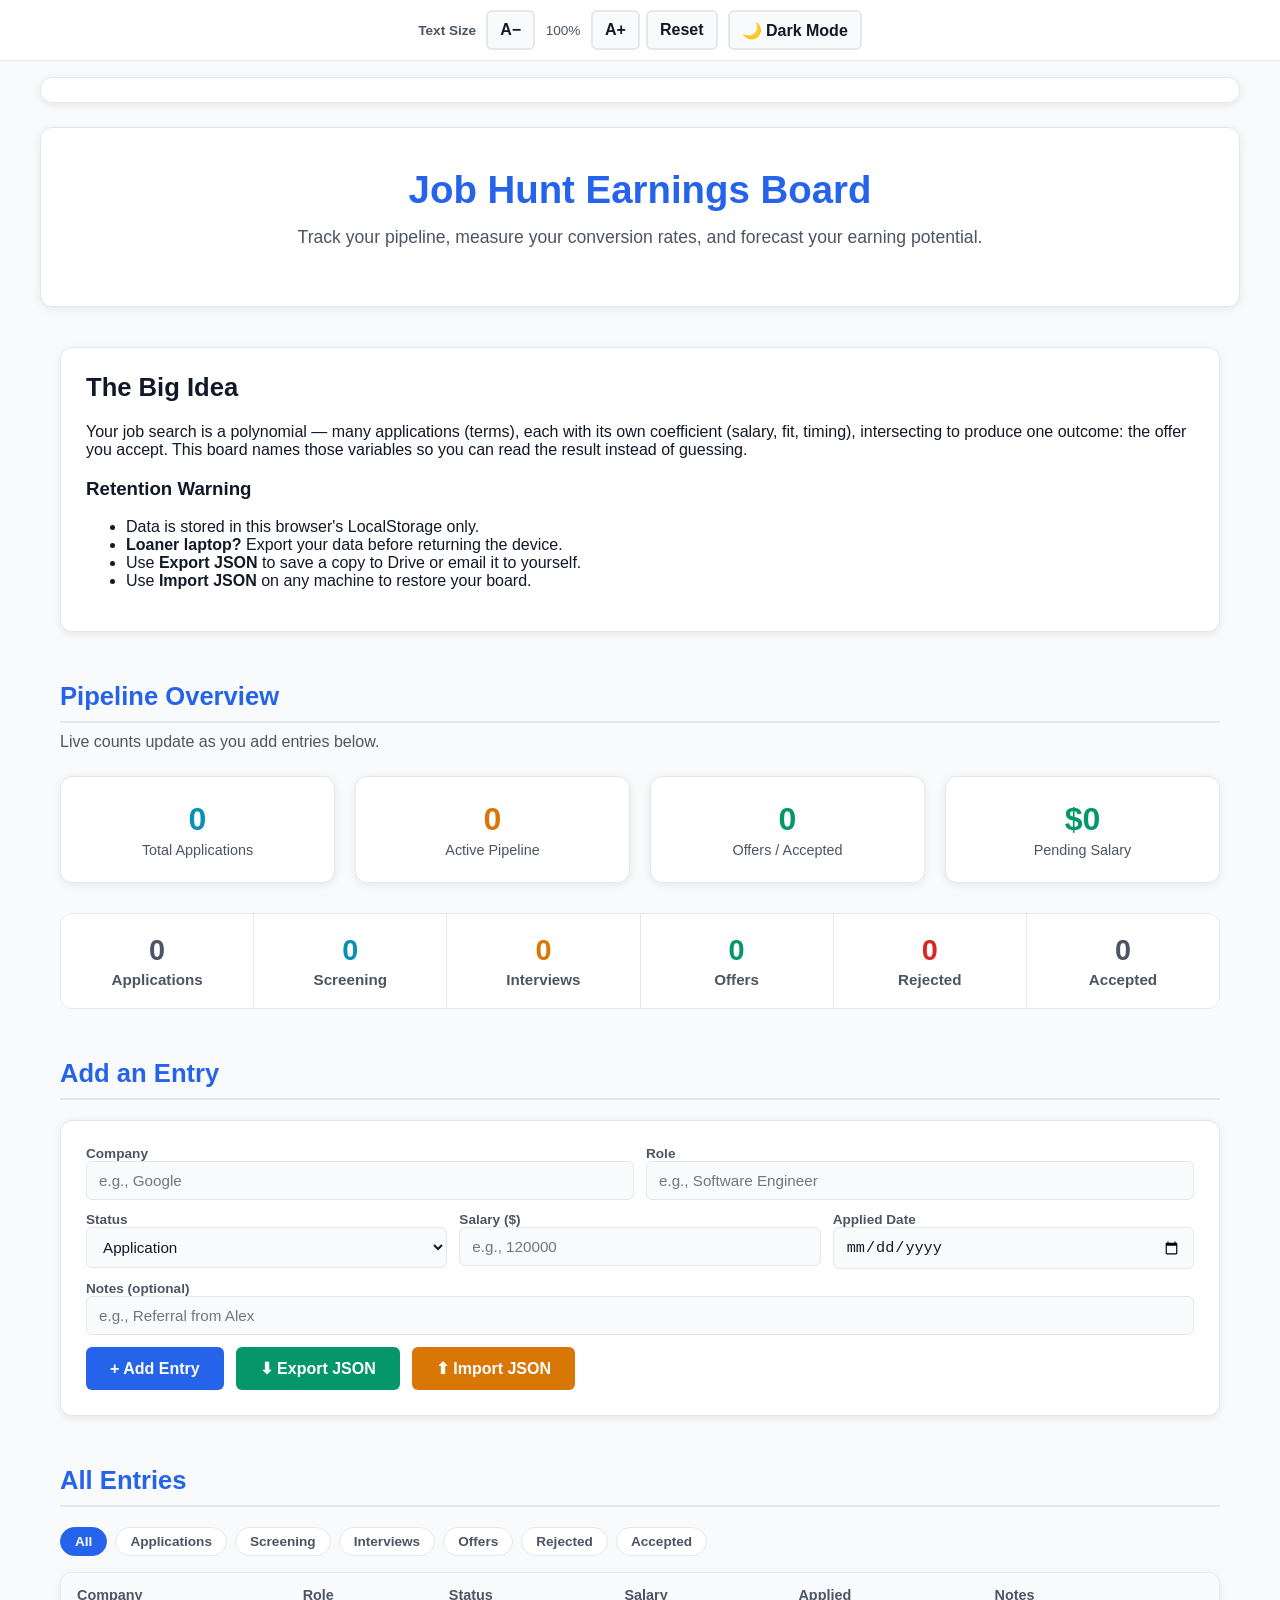
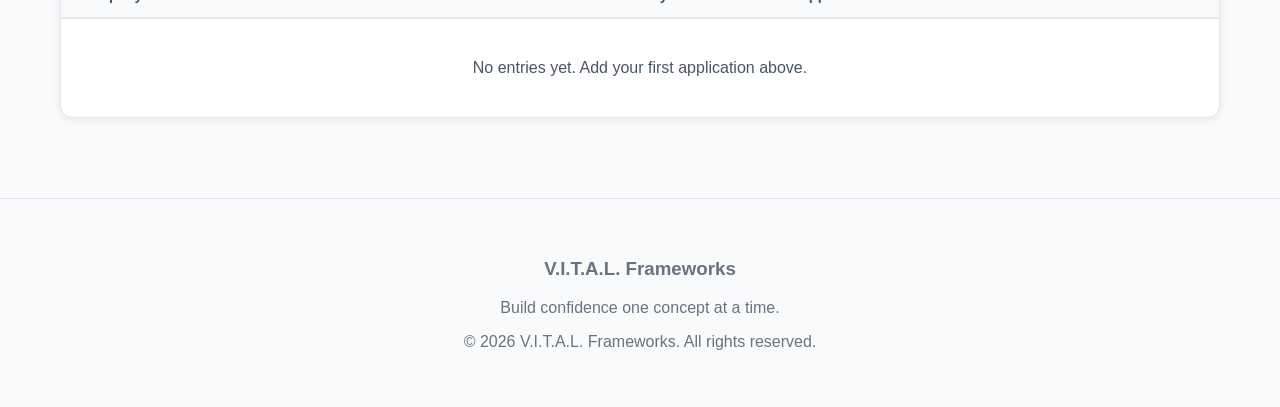
==== index.html @ c8cd31f6 "Create index.html" ====
<!DOCTYPE html>
<html lang="en">
<head>
<meta charset="UTF-8">
<meta name="viewport" content="width=device-width, initial-scale=1.0">

<title>Job Hunt Earnings Board | V.I.T.A.L. Frameworks</title>

<meta name="description"
content="Track your job search pipeline — applications, interviews, offers, and projected earnings.">

<style>

:root{
    --primary:#2563eb;
    --secondary:#1d4ed8;
    --success:#059669;
    --warning:#d97706;
    --danger:#dc2626;
    --info:#0891b2;
    --light:#f8fafc;
    --border:#e5e7eb;
    --bg-body:#f9fafb;
    --bg-card:#ffffff;
    --text-main:#111827;
    --text-muted:#4b5563;
    --footer-text:#6b7280;
    --shadow:rgba(0,0,0,.08);
    --font-scale:1;
}

[data-theme="dark"]{
    --primary:#58a6ff;
    --secondary:#79b8ff;
    --success:#3fb950;
    --warning:#d29922;
    --danger:#f85149;
    --info:#22d3ee;
    --light:#161b22;
    --border:#30363d;
    --bg-body:#0d1117;
    --bg-card:#161b22;
    --text-main:#f0f6fc;
    --text-muted:#8b949e;
    --footer-text:#8b949e;
    --shadow:rgba(0,0,0,.4);
}

*{box-sizing:border-box;}

body{
    margin:0;
    font-family:Segoe UI, Arial, sans-serif;
    background:var(--bg-body);
    color:var(--text-main);
    transition:background .3s, color .3s;
}

.skip-link{
    position:absolute;top:-60px;left:0;background:var(--primary);color:#fff;
    padding:10px 16px;z-index:1000;text-decoration:none;border-radius:0 0 8px 0;transition:top .2s;
}
.skip-link:focus{top:0;}

.sr-only{
    position:absolute;width:1px;height:1px;padding:0;margin:-1px;overflow:hidden;
    clip:rect(0,0,0,0);white-space:nowrap;border:0;
}

.a11y-bar{
    display:flex;flex-wrap:wrap;align-items:center;justify-content:center;gap:10px;
    background:var(--bg-card);border-bottom:1px solid var(--border);padding:10px 16px;
    position:sticky;top:0;z-index:900;
}
.a11y-group{display:flex;align-items:center;gap:6px;}
.a11y-label{font-size:.85rem;font-weight:600;color:var(--text-muted);margin-right:4px;}
.a11y-btn{
    min-width:40px;min-height:40px;padding:8px 12px;font-size:1rem;font-weight:600;
    border:2px solid var(--border);border-radius:6px;background:var(--bg-body);
    color:var(--text-main);cursor:pointer;transition:background .2s,border-color .2s;
}
.a11y-btn:hover{border-color:var(--primary);}
.a11y-btn:focus-visible{outline:3px solid var(--primary);outline-offset:2px;}
.a11y-btn[aria-pressed="true"]{background:var(--primary);color:#fff;border-color:var(--primary);}
.a11y-btn:disabled{opacity:.45;cursor:not-allowed;}
#font-level-display{font-size:.85rem;color:var(--text-muted);min-width:44px;text-align:center;}

.hero{
    max-width:1200px;margin:24px auto 0;padding:40px 25px;background:var(--bg-card);
    border:1px solid var(--border);border-radius:12px;box-shadow:0 2px 8px var(--shadow);text-align:center;
}
.hero h1{margin:0;font-size:calc(2.4rem * var(--font-scale));color:var(--primary);}
.hero p{font-size:calc(1.1rem * var(--font-scale));color:var(--text-muted);margin-top:15px;}

.site-nav{
    max-width:1200px;margin:16px auto 0;padding:12px 20px;background:var(--bg-card);
    border:1px solid var(--border);border-radius:12px;box-shadow:0 2px 8px var(--shadow);
}
.site-nav ul{list-style:none;margin:0 auto;padding:0;display:flex;flex-wrap:wrap;gap:8px;justify-content:center;}
.site-nav a{
    display:inline-block;padding:10px 14px;text-decoration:none;color:var(--primary);
    font-weight:600;border-radius:6px;font-size:calc(1rem * var(--font-scale));
}
.site-nav a:hover,.site-nav a:focus-visible{background:var(--primary);color:#fff;outline:none;}
.site-nav a[aria-current="page"]{background:var(--primary);color:#fff;}

.container{max-width:1200px;margin:auto;padding:40px 20px;}

.progress-box{
    background:var(--bg-card);padding:25px;border-radius:12px;margin-bottom:40px;
    box-shadow:0 2px 8px var(--shadow);border:1px solid var(--border);
}
.progress-box h2{margin-top:0;font-size:calc(1.6rem * var(--font-scale));}
.progress-box p,.progress-box li{font-size:calc(1rem * var(--font-scale));}

.section-heading{
    font-size:calc(1.6rem * var(--font-scale));color:var(--primary);
    margin:50px 0 20px;padding-bottom:10px;border-bottom:2px solid var(--border);
}
.section-intro{
    color:var(--text-muted);font-size:calc(1rem * var(--font-scale));margin:-10px 0 25px;
}

.card{
    background:var(--bg-card);border-radius:12px;padding:25px;
    box-shadow:0 2px 8px var(--shadow);transition:transform .25s,box-shadow .25s;
    border:1px solid var(--border);
}
.card:hover{transform:translateY(-4px);box-shadow:0 6px 16px var(--shadow);}
.card h3{color:var(--primary);margin-top:0;font-size:calc(1.3rem * var(--font-scale));}
.card p{color:var(--text-muted);font-size:calc(1rem * var(--font-scale));}
.card a{
    display:inline-block;margin-top:10px;text-decoration:none;color:white;
    background:var(--primary);padding:10px 16px;border-radius:6px;font-size:calc(1rem * var(--font-scale));
}
.card a:hover,.card a:focus-visible{background:var(--secondary);}
.card a:focus-visible{outline:3px solid var(--primary);outline-offset:3px;}

.grid{
    display:grid;grid-template-columns:repeat(auto-fit,minmax(280px,1fr));gap:25px;
}

/* ===== Stats ===== */
.stats-row{display:grid;grid-template-columns:repeat(auto-fit,minmax(200px,1fr));gap:20px;margin-bottom:30px;}
.stat-card{background:var(--bg-card);border:1px solid var(--border);border-radius:12px;padding:24px;text-align:center;box-shadow:0 2px 8px var(--shadow);}
.stat-card .stat-value{font-size:calc(2rem * var(--font-scale));font-weight:800;color:var(--primary);margin:0;}
.stat-card .stat-label{font-size:calc(.9rem * var(--font-scale));color:var(--text-muted);margin-top:4px;}
.stat-card.green .stat-value{color:var(--success);}
.stat-card.orange .stat-value{color:var(--warning);}
.stat-card.red .stat-value{color:var(--danger);}
.stat-card.blue .stat-value{color:var(--info);}

/* ===== Pipeline ===== */
.pipeline{display:flex;gap:0;margin-bottom:30px;border-radius:12px;overflow:hidden;border:1px solid var(--border);}
.pipeline-segment{flex:1;padding:20px;text-align:center;background:var(--bg-card);border-right:1px solid var(--border);font-size:calc(.95rem * var(--font-scale));font-weight:600;color:var(--text-muted);}
.pipeline-segment:last-child{border-right:none;}
.pipeline-segment .p-count{font-size:calc(1.8rem * var(--font-scale));font-weight:800;display:block;margin-bottom:4px;}
.pipeline-segment.applications .p-count{color:var(--primary);}
.pipeline-segment.screening .p-count{color:var(--info);}
.pipeline-segment.interview .p-count{color:var(--warning);}
.pipeline-segment.offer .p-count{color:var(--success);}
.pipeline-segment.rejected .p-count{color:var(--danger);}

/* ===== Add Form ===== */
.add-form{background:var(--bg-card);border:1px solid var(--border);border-radius:12px;padding:25px;margin-bottom:30px;box-shadow:0 2px 8px var(--shadow);}
.add-form h2{margin-top:0;font-size:calc(1.4rem * var(--font-scale));color:var(--primary);}
.form-row{display:flex;flex-wrap:wrap;gap:12px;margin-bottom:12px;}
.form-row label{display:flex;flex-direction:column;font-size:calc(.85rem * var(--font-scale));font-weight:600;color:var(--text-muted);flex:1;min-width:150px;}
.form-row input,.form-row select{padding:10px 12px;font-size:calc(.95rem * var(--font-scale));border:1px solid var(--border);border-radius:6px;background:var(--bg-body);color:var(--text-main);}
.form-row input:focus,.form-row select:focus{outline:none;border-color:var(--primary);box-shadow:0 0 0 3px rgba(37,99,235,.2);}
.add-btn,.export-btn,.import-btn{padding:12px 24px;border:none;border-radius:6px;font-size:calc(1rem * var(--font-scale));font-weight:700;cursor:pointer;transition:background .2s;}
.add-btn{background:var(--primary);color:#fff;}
.add-btn:hover{background:var(--secondary);}
.export-btn{background:var(--success);color:#fff;}
.export-btn:hover{background:#047857;}
.import-btn{background:var(--warning);color:#fff;}
.import-btn:hover{background:#b45309;}
.form-actions{display:flex;gap:12px;margin-top:8px;flex-wrap:wrap;}

/* ===== Table ===== */
.table-wrap{overflow-x:auto;background:var(--bg-card);border:1px solid var(--border);border-radius:12px;box-shadow:0 2px 8px var(--shadow);}
table{width:100%;border-collapse:collapse;font-size:calc(.9rem * var(--font-scale));}
thead{background:var(--bg-body);}
th{text-align:left;padding:14px 16px;font-weight:700;color:var(--text-muted);border-bottom:2px solid var(--border);white-space:nowrap;}
td{padding:12px 16px;border-bottom:1px solid var(--border);color:var(--text-main);}
tbody tr:hover{background:var(--bg-body);}
tbody tr:last-child td{border-bottom:none;}
.status-badge{display:inline-block;padding:4px 10px;border-radius:20px;font-size:.8rem;font-weight:700;text-transform:uppercase;}
.status-badge.application{background:rgba(37,99,235,.12);color:var(--primary);}
.status-badge.screening{background:rgba(8,145,178,.12);color:var(--info);}
.status-badge.interview{background:rgba(217,119,6,.12);color:var(--warning);}
.status-badge.offer{background:rgba(5,150,105,.12);color:var(--success);}
.status-badge.rejected{background:rgba(220,38,38,.12);color:var(--danger);}
.status-badge.accepted{background:rgba(5,150,105,.2);color:var(--success);}
.delete-btn{background:none;border:none;color:var(--danger);cursor:pointer;font-size:1.1rem;padding:4px 8px;border-radius:4px;transition:background .2s;}
.delete-btn:hover{background:rgba(220,38,38,.1);}
.empty-state{text-align:center;padding:40px;color:var(--text-muted);font-size:calc(1rem * var(--font-scale));}

/* ===== Filter Bar ===== */
.filter-bar{display:flex;flex-wrap:wrap;gap:8px;margin-bottom:16px;align-items:center;}
.filter-btn{padding:6px 14px;border:1px solid var(--border);border-radius:20px;background:var(--bg-card);color:var(--text-muted);font-size:calc(.85rem * var(--font-scale));font-weight:600;cursor:pointer;transition:all .2s;}
.filter-btn:hover,.filter-btn.active{background:var(--primary);color:#fff;border-color:var(--primary);}

footer{text-align:center;padding:40px;color:var(--footer-text);border-top:1px solid var(--border);margin-top:40px;}

@media(prefers-reduced-motion:reduce){*{transition:none!important;animation:none!important;}.card:hover{transform:none;}}
@media print{.a11y-bar,.site-nav,.add-btn,.delete-btn,.filter-bar,.form-actions{display:none;}body{background:#fff;color:#000;}}

</style>
</head>

<body>

<a href="#main-content" class="skip-link">Skip to main content</a>

<!-- ===== Accessibility Toolbar ===== -->
<div class="a11y-bar" role="toolbar" aria-label="Display and accessibility settings">
    <div class="a11y-group" role="group" aria-label="Text size controls">
        <span class="a11y-label" id="font-label">Text Size</span>
        <button type="button" class="a11y-btn" id="font-decrease" aria-label="Decrease text size">A−</button>
        <span id="font-level-display" aria-live="polite" aria-describedby="font-label">100%</span>
        <button type="button" class="a11y-btn" id="font-increase" aria-label="Increase text size">A+</button>
        <button type="button" class="a11y-btn" id="font-reset" aria-label="Reset text size to 100 percent">Reset</button>
    </div>
    <div class="a11y-group">
        <button type="button" class="a11y-btn" id="theme-toggle" aria-pressed="false" aria-label="Toggle dark mode">🌙 Dark Mode</button>
    </div>
</div>

<!-- ==== Top Navigation === -->
<div id="site-nav" class="site-nav" aria-label="Primary"></div>
<script src="nav.js"></script>

<header class="hero">
<h1>Job Hunt Earnings Board</h1>
<p>Track your pipeline, measure your conversion rates, and forecast your earning potential.</p>
</header>

<main class="container" id="main-content">

<section class="progress-box" aria-labelledby="goal-heading">
<h2 id="goal-heading">The Big Idea</h2>
<p>
Your job search is a polynomial — many applications (terms), each with its own coefficient (salary, fit, timing), intersecting to produce one outcome: the offer you accept. This board names those variables so you can read the result instead of guessing.
</p>
<h3>Retention Warning</h3>
<ul>
<li>Data is stored in this browser's LocalStorage only.</li>
<li><strong>Loaner laptop?</strong> Export your data before returning the device.</li>
<li>Use <strong>Export JSON</strong> to save a copy to Drive or email it to yourself.</li>
<li>Use <strong>Import JSON</strong> on any machine to restore your board.</li>
</ul>
</section>

<h2 class="section-heading" id="pipeline-heading">Pipeline Overview</h2>
<p class="section-intro">Live counts update as you add entries below.</p>

<div class="stats-row" id="stats-row"></div>
<div class="pipeline" id="pipeline"></div>

<h2 class="section-heading" id="entry-heading">Add an Entry</h2>

<div class="add-form">
<form id="add-form">
<div class="form-row">
<label>Company<input type="text" id="f-company" required placeholder="e.g., Google"></label>
<label>Role<input type="text" id="f-role" required placeholder="e.g., Software Engineer"></label>
</div>
<div class="form-row">
<label>Status<select id="f-status" required>
<option value="application">Application</option>
<option value="screening">Screening</option>
<option value="interview">Interview</option>
<option value="offer">Offer</option>
<option value="rejected">Rejected</option>
<option value="accepted">Accepted</option>
</select></label>
<label>Salary ($)<input type="number" id="f-salary" placeholder="e.g., 120000" min="0"></label>
<label>Applied Date<input type="date" id="f-date"></label>
</div>
<div class="form-row">
<label>Notes (optional)<input type="text" id="f-notes" placeholder="e.g., Referral from Alex"></label>
</div>
<div class="form-actions">
<button type="submit" class="add-btn">+ Add Entry</button>
<button type="button" class="export-btn" id="export-btn">⬇ Export JSON</button>
<button type="button" class="import-btn" id="import-btn">⬆ Import JSON</button>
<input type="file" id="import-file" accept=".json,application/json" hidden>
</div>
</form>
</div>

<h2 class="section-heading" id="table-heading">All Entries</h2>
<div class="filter-bar" id="filter-bar"></div>
<div class="table-wrap">
<table>
<thead><tr><th>Company</th><th>Role</th><th>Status</th><th>Salary</th><th>Applied</th><th>Notes</th><th></th></tr></thead>
<tbody id="entries-body"></tbody>
</table>
</div>

</main>

<footer>
<h3>V.I.T.A.L. Frameworks</h3>
<p>Build confidence one concept at a time.</p>
<p class="copyright">&copy; <span id="copyright-year">2026</span> V.I.T.A.L. Frameworks. All rights reserved.</p>
</footer>

<script>
(function () {
    'use strict';
    var yearEl = document.getElementById('copyright-year');
    if (yearEl) yearEl.textContent = new Date().getFullYear();

    // ---------- Text Size Controls ----------
    var LEVELS=[0.75,0.9,1,1.1,1.25,1.5,1.75,2];
    var MIN_INDEX=0,MAX_INDEX=LEVELS.length-1,DEFAULT_INDEX=2;
    var STORE_KEY_SIZE='vital-font-scale-index',STORE_KEY_THEME='vital-theme';
    var btnIncrease=document.getElementById('font-increase');
    var btnDecrease=document.getElementById('font-decrease');
    var btnReset=document.getElementById('font-reset');
    var display=document.getElementById('font-level-display');
    var root=document.documentElement;

    function clamp(n,lo,hi){return Math.min(hi,Math.max(lo,n));}
    function getStoredIndex(){try{var raw=window.localStorage.getItem(STORE_KEY_SIZE);if(raw===null)return DEFAULT_INDEX;var n=parseInt(raw,10);return isNaN(n)?DEFAULT_INDEX:clamp(n,MIN_INDEX,MAX_INDEX);}catch(e){return DEFAULT_INDEX;}}
    function applyScale(index,announce){index=clamp(index,MIN_INDEX,MAX_INDEX);var scale=LEVELS[index];root.style.setProperty('--font-scale',String(scale));document.body.style.fontSize=(scale*100)+'%';display.textContent=Math.round(scale*100)+'%';btnDecrease.disabled=(index===MIN_INDEX);btnIncrease.disabled=(index===MAX_INDEX);try{window.localStorage.setItem(STORE_KEY_SIZE,String(index));}catch(e){}if(announce)display.textContent=Math.round(scale*100)+'% text size';}

    var currentIndex=getStoredIndex();applyScale(currentIndex,false);
    btnIncrease.addEventListener('click',function(){currentIndex=clamp(currentIndex+1,MIN_INDEX,MAX_INDEX);applyScale(currentIndex,true);});
    btnDecrease.addEventListener('click',function(){currentIndex=clamp(currentIndex-1,MIN_INDEX,MAX_INDEX);applyScale(currentIndex,true);});
    btnReset.addEventListener('click',function(){currentIndex=DEFAULT_INDEX;applyScale(currentIndex,true);});

    // ---------- Dark Mode Toggle ----------
    var themeToggle=document.getElementById('theme-toggle');
    function getPreferredTheme(){try{var stored=window.localStorage.getItem(STORE_KEY_THEME);if(stored==='dark'||stored==='light')return stored;}catch(e){}if(window.matchMedia&&window.matchMedia('(prefers-color-scheme: dark)').matches)return 'dark';return 'light';}
    function applyTheme(theme,persist){if(theme==='dark'){root.setAttribute('data-theme','dark');themeToggle.setAttribute('aria-pressed','true');themeToggle.textContent='☀️ Light Mode';}else{root.removeAttribute('data-theme');themeToggle.setAttribute('aria-pressed','false');themeToggle.textContent='🌙 Dark Mode';}if(persist){try{window.localStorage.setItem(STORE_KEY_THEME,theme);}catch(e){}}}
    var currentTheme=getPreferredTheme();applyTheme(currentTheme,false);
    themeToggle.addEventListener('click',function(){currentTheme=(currentTheme==='dark')?'light':'dark';applyTheme(currentTheme,true);});
})();

/* ===== BOARD LOGIC ===== */
(function(){
    'use strict';
    var STORAGE_KEY='jhb-entries';
    var STATUS_ORDER=['application','screening','interview','offer','rejected','accepted'];
    var LABELS={all:'All',application:'Applications',screening:'Screening',interview:'Interviews',offer:'Offers',rejected:'Rejected',accepted:'Accepted'};

    function getEntries(){try{var raw=localStorage.getItem(STORAGE_KEY);var d=raw?JSON.parse(raw):[];return Array.isArray(d)?d:[];}catch(e){return[];}}
    function saveEntries(d){try{localStorage.setItem(STORAGE_KEY,JSON.stringify(d));}catch(e){alert('Could not save — storage may be full or blocked.');}}

    var entries=getEntries();
    var activeFilter='all';

    function fmt(n){return '$'+Number(n||0).toLocaleString();}
    function fmtDate(d){if(!d)return'—';var dt=new Date(d+'T00:00:00');return isNaN(dt)?d:dt.toLocaleDateString('en-US',{month:'short',day:'numeric',year:'numeric'});}
    function esc(s){var d=document.createElement('div');d.textContent=s==null?'':s;return d.innerHTML;}

    function renderStats(){
        var total=entries.length;
        var active=entries.filter(function(e){return e.status!=='rejected'&&e.status!=='accepted';}).length;
        var offers=entries.filter(function(e){return e.status==='offer'||e.status==='accepted';}).length;
        var pending=entries.filter(function(e){return e.status==='offer'||e.status==='interview';}).reduce(function(s,e){return s+Number(e.salary||0);},0);
        document.getElementById('stats-row').innerHTML=
            '<div class="stat-card blue"><div class="stat-value">'+total+'</div><div class="stat-label">Total Applications</div></div>'+
            '<div class="stat-card orange"><div class="stat-value">'+active+'</div><div class="stat-label">Active Pipeline</div></div>'+
            '<div class="stat-card green"><div class="stat-value">'+offers+'</div><div class="stat-label">Offers / Accepted</div></div>'+
            '<div class="stat-card green"><div class="stat-value">'+fmt(pending)+'</div><div class="stat-label">Pending Salary</div></div>';
    }

    function renderPipeline(){
        var counts={};STATUS_ORDER.forEach(function(s){counts[s]=0;});
        entries.forEach(function(e){if(counts[e.status]!==undefined)counts[e.status]++;});
        document.getElementById('pipeline').innerHTML=STATUS_ORDER.map(function(s){
            return '<div class="pipeline-segment '+s+'"><span class="p-count">'+counts[s]+'</span>'+LABELS[s]+'</div>';
        }).join('');
    }

    function renderFilters(){
        var filters=['all'].concat(STATUS_ORDER);
        document.getElementById('filter-bar').innerHTML=filters.map(function(f){
            return '<button type="button" class="filter-btn'+(f===activeFilter?' active':'')+'" data-f="'+f+'">'+LABELS[f]+'</button>';
        }).join('');
        document.querySelectorAll('.filter-btn').forEach(function(btn){
            btn.addEventListener('click',function(){
                activeFilter=this.getAttribute('data-f');
                document.querySelectorAll('.filter-btn').forEach(function(b){b.classList.remove('active');});
                this.classList.add('active');
                renderTable();
            });
        });
    }

    function renderTable(){
        var filtered=activeFilter==='all'?entries.slice():entries.filter(function(e){return e.status===activeFilter;});
        filtered.sort(function(a,b){return String(b.date||'').localeCompare(String(a.date||''));});
        var tbody=document.getElementById('entries-body');
        if(filtered.length===0){
            tbody.innerHTML='<tr><td colspan="7" class="empty-state">No entries yet. Add your first application above.</td></tr>';
            return;
        }
        tbody.innerHTML=filtered.map(function(e){
            var idx=entries.indexOf(e);
            return '<tr>'+
                '<td><strong>'+esc(e.company)+'</strong></td>'+
                '<td>'+esc(e.role)+'</td>'+
                '<td><span class="status-badge '+esc(e.status)+'">'+esc(e.status)+'</span></td>'+
                '<td>'+(e.salary?fmt(e.salary):'—')+'</td>'+
                '<td>'+fmtDate(e.date)+'</td>'+
                '<td>'+esc(e.notes||'')+'</td>'+
                '<td><button type="button" class="delete-btn" data-idx="'+idx+'" aria-label="Remove entry">✕</button></td>'+
                '</tr>';
        }).join('');
        document.querySelectorAll('.delete-btn').forEach(function(btn){
            btn.addEventListener('click',function(){
                var i=parseInt(this.getAttribute('data-idx'),10);
                if(confirm('Remove "'+entries[i].company+' — '+entries[i].role+'"?')){
                    entries.splice(i,1);saveEntries(entries);renderAll();
                }
            });
        });
    }

    function renderAll(){renderStats();renderPipeline();renderFilters();renderTable();}

    document.getElementById('add-form').addEventListener('submit',function(e){
        e.preventDefault();
        var company=document.getElementById('f-company').value.trim();
        var role=document.getElementById('f-role').value.trim();
        if(!company||!role)return;
        entries.push({
            company:company,
            role:role,
            status:document.getElementById('f-status').value,
            salary:document.getElementById('f-salary').value,
            date:document.getElementById('f-date').value,
            notes:document.getElementById('f-notes').value.trim()
        });
        saveEntries(entries);renderAll();this.reset();
    });

    /* ===== EXPORT / IMPORT ===== */
    document.getElementById('export-btn').addEventListener('click',function(){
        var blob=new Blob([JSON.stringify(entries,null,2)],{type:'application/json'});
        var url=URL.createObjectURL(blob);
        var a=document.createElement('a');
        a.href=url;a.download='job-hunt-board-'+new Date().toISOString().slice(0,10)+'.json';
        document.body.appendChild(a);a.click();document.body.removeChild(a);
        URL.revokeObjectURL(url);
    });

    var fileInput=document.getElementById('import-file');
    document.getElementById('import-btn').addEventListener('click',function(){fileInput.click();});
    fileInput.addEventListener('change',function(){
        var file=this.files[0];if(!file)return;
        var reader=new FileReader();
        reader.onload=function(ev){
            try{
                var data=JSON.parse(ev.target.result);
                if(!Array.isArray(data))throw new Error('Not an array');
                if(!confirm('Replace current board with '+data.length+' imported entries?'))return;
                entries=data;saveEntries(entries);renderAll();
            }catch(err){alert('Invalid JSON file: '+err.message);}
        };
        reader.readAsText(file);
        this.value='';
    });

    renderAll();
})();
</script>

</body>
</html>
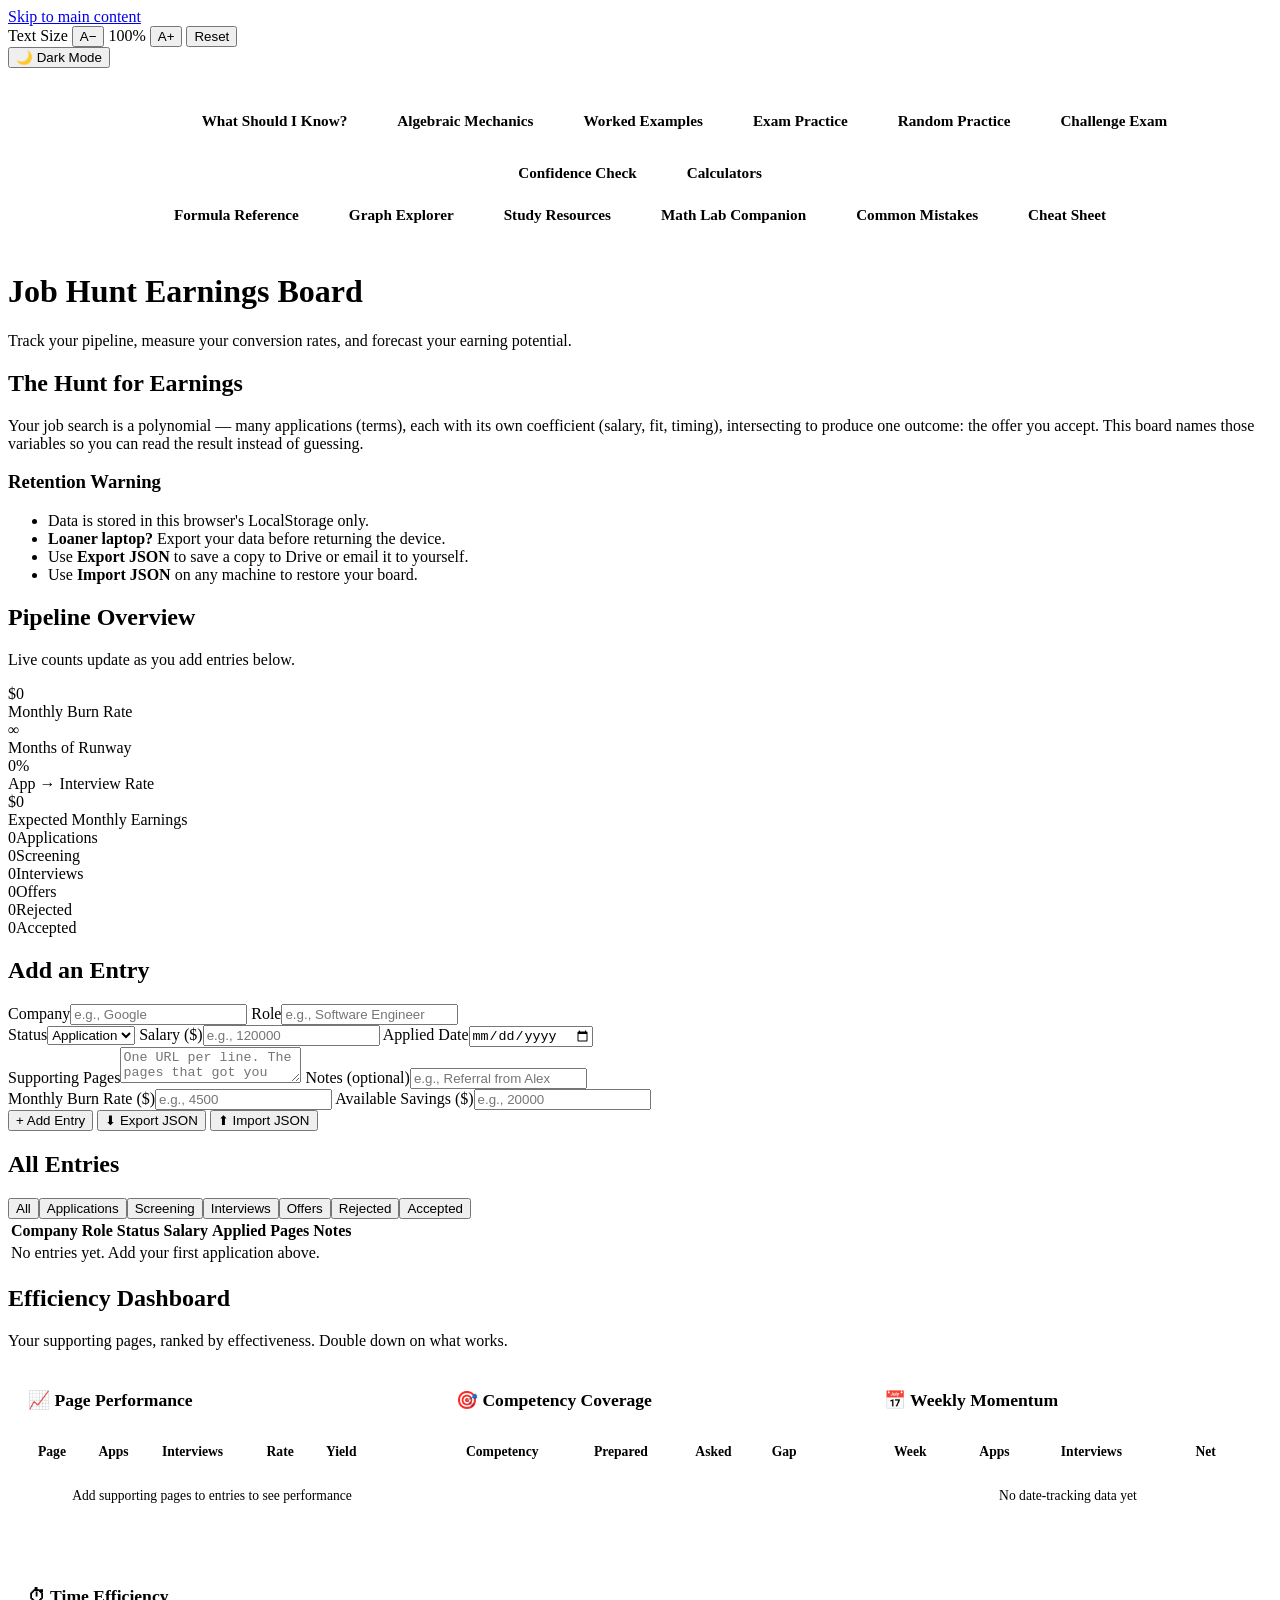
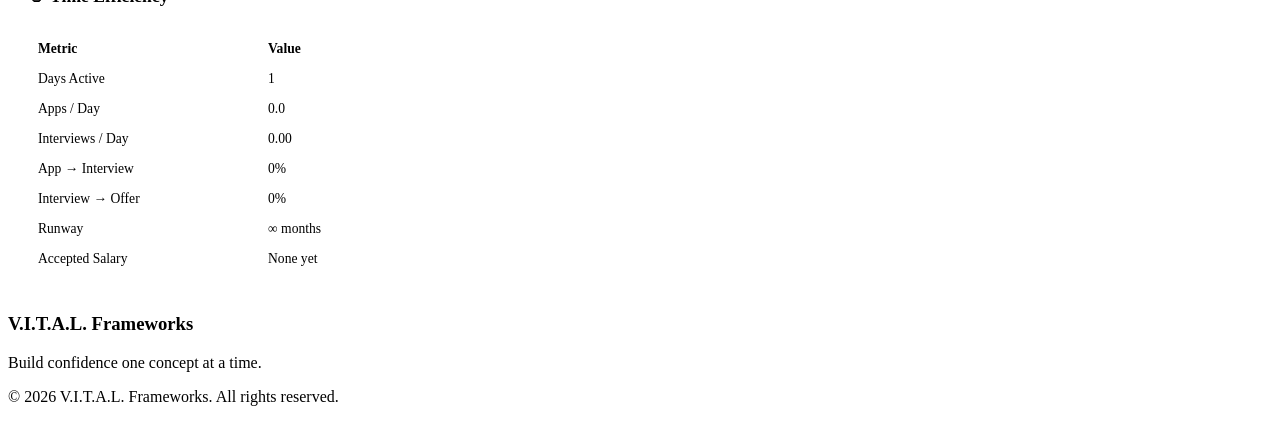
==== commit 01ea7800: "Update print statement from 'Hello' to 'Goodbye'" ====
--- a/index.html
+++ b/index.html
@@ -3,217 +3,14 @@
 <head>
 <meta charset="UTF-8">
 <meta name="viewport" content="width=device-width, initial-scale=1.0">
-
 <title>Job Hunt Earnings Board | V.I.T.A.L. Frameworks</title>
-
-<meta name="description"
-content="Track your job search pipeline — applications, interviews, offers, and projected earnings.">
-
-<style>
-
-:root{
-    --primary:#2563eb;
-    --secondary:#1d4ed8;
-    --success:#059669;
-    --warning:#d97706;
-    --danger:#dc2626;
-    --info:#0891b2;
-    --light:#f8fafc;
-    --border:#e5e7eb;
-    --bg-body:#f9fafb;
-    --bg-card:#ffffff;
-    --text-main:#111827;
-    --text-muted:#4b5563;
-    --footer-text:#6b7280;
-    --shadow:rgba(0,0,0,.08);
-    --font-scale:1;
-}
-
-[data-theme="dark"]{
-    --primary:#58a6ff;
-    --secondary:#79b8ff;
-    --success:#3fb950;
-    --warning:#d29922;
-    --danger:#f85149;
-    --info:#22d3ee;
-    --light:#161b22;
-    --border:#30363d;
-    --bg-body:#0d1117;
-    --bg-card:#161b22;
-    --text-main:#f0f6fc;
-    --text-muted:#8b949e;
-    --footer-text:#8b949e;
-    --shadow:rgba(0,0,0,.4);
-}
-
-*{box-sizing:border-box;}
-
-body{
-    margin:0;
-    font-family:Segoe UI, Arial, sans-serif;
-    background:var(--bg-body);
-    color:var(--text-main);
-    transition:background .3s, color .3s;
-}
-
-.skip-link{
-    position:absolute;top:-60px;left:0;background:var(--primary);color:#fff;
-    padding:10px 16px;z-index:1000;text-decoration:none;border-radius:0 0 8px 0;transition:top .2s;
-}
-.skip-link:focus{top:0;}
-
-.sr-only{
-    position:absolute;width:1px;height:1px;padding:0;margin:-1px;overflow:hidden;
-    clip:rect(0,0,0,0);white-space:nowrap;border:0;
-}
-
-.a11y-bar{
-    display:flex;flex-wrap:wrap;align-items:center;justify-content:center;gap:10px;
-    background:var(--bg-card);border-bottom:1px solid var(--border);padding:10px 16px;
-    position:sticky;top:0;z-index:900;
-}
-.a11y-group{display:flex;align-items:center;gap:6px;}
-.a11y-label{font-size:.85rem;font-weight:600;color:var(--text-muted);margin-right:4px;}
-.a11y-btn{
-    min-width:40px;min-height:40px;padding:8px 12px;font-size:1rem;font-weight:600;
-    border:2px solid var(--border);border-radius:6px;background:var(--bg-body);
-    color:var(--text-main);cursor:pointer;transition:background .2s,border-color .2s;
-}
-.a11y-btn:hover{border-color:var(--primary);}
-.a11y-btn:focus-visible{outline:3px solid var(--primary);outline-offset:2px;}
-.a11y-btn[aria-pressed="true"]{background:var(--primary);color:#fff;border-color:var(--primary);}
-.a11y-btn:disabled{opacity:.45;cursor:not-allowed;}
-#font-level-display{font-size:.85rem;color:var(--text-muted);min-width:44px;text-align:center;}
-
-.hero{
-    max-width:1200px;margin:24px auto 0;padding:40px 25px;background:var(--bg-card);
-    border:1px solid var(--border);border-radius:12px;box-shadow:0 2px 8px var(--shadow);text-align:center;
-}
-.hero h1{margin:0;font-size:calc(2.4rem * var(--font-scale));color:var(--primary);}
-.hero p{font-size:calc(1.1rem * var(--font-scale));color:var(--text-muted);margin-top:15px;}
-
-.site-nav{
-    max-width:1200px;margin:16px auto 0;padding:12px 20px;background:var(--bg-card);
-    border:1px solid var(--border);border-radius:12px;box-shadow:0 2px 8px var(--shadow);
-}
-.site-nav ul{list-style:none;margin:0 auto;padding:0;display:flex;flex-wrap:wrap;gap:8px;justify-content:center;}
-.site-nav a{
-    display:inline-block;padding:10px 14px;text-decoration:none;color:var(--primary);
-    font-weight:600;border-radius:6px;font-size:calc(1rem * var(--font-scale));
-}
-.site-nav a:hover,.site-nav a:focus-visible{background:var(--primary);color:#fff;outline:none;}
-.site-nav a[aria-current="page"]{background:var(--primary);color:#fff;}
-
-.container{max-width:1200px;margin:auto;padding:40px 20px;}
-
-.progress-box{
-    background:var(--bg-card);padding:25px;border-radius:12px;margin-bottom:40px;
-    box-shadow:0 2px 8px var(--shadow);border:1px solid var(--border);
-}
-.progress-box h2{margin-top:0;font-size:calc(1.6rem * var(--font-scale));}
-.progress-box p,.progress-box li{font-size:calc(1rem * var(--font-scale));}
-
-.section-heading{
-    font-size:calc(1.6rem * var(--font-scale));color:var(--primary);
-    margin:50px 0 20px;padding-bottom:10px;border-bottom:2px solid var(--border);
-}
-.section-intro{
-    color:var(--text-muted);font-size:calc(1rem * var(--font-scale));margin:-10px 0 25px;
-}
-
-.card{
-    background:var(--bg-card);border-radius:12px;padding:25px;
-    box-shadow:0 2px 8px var(--shadow);transition:transform .25s,box-shadow .25s;
-    border:1px solid var(--border);
-}
-.card:hover{transform:translateY(-4px);box-shadow:0 6px 16px var(--shadow);}
-.card h3{color:var(--primary);margin-top:0;font-size:calc(1.3rem * var(--font-scale));}
-.card p{color:var(--text-muted);font-size:calc(1rem * var(--font-scale));}
-.card a{
-    display:inline-block;margin-top:10px;text-decoration:none;color:white;
-    background:var(--primary);padding:10px 16px;border-radius:6px;font-size:calc(1rem * var(--font-scale));
-}
-.card a:hover,.card a:focus-visible{background:var(--secondary);}
-.card a:focus-visible{outline:3px solid var(--primary);outline-offset:3px;}
-
-.grid{
-    display:grid;grid-template-columns:repeat(auto-fit,minmax(280px,1fr));gap:25px;
-}
-
-/* ===== Stats ===== */
-.stats-row{display:grid;grid-template-columns:repeat(auto-fit,minmax(200px,1fr));gap:20px;margin-bottom:30px;}
-.stat-card{background:var(--bg-card);border:1px solid var(--border);border-radius:12px;padding:24px;text-align:center;box-shadow:0 2px 8px var(--shadow);}
-.stat-card .stat-value{font-size:calc(2rem * var(--font-scale));font-weight:800;color:var(--primary);margin:0;}
-.stat-card .stat-label{font-size:calc(.9rem * var(--font-scale));color:var(--text-muted);margin-top:4px;}
-.stat-card.green .stat-value{color:var(--success);}
-.stat-card.orange .stat-value{color:var(--warning);}
-.stat-card.red .stat-value{color:var(--danger);}
-.stat-card.blue .stat-value{color:var(--info);}
-
-/* ===== Pipeline ===== */
-.pipeline{display:flex;gap:0;margin-bottom:30px;border-radius:12px;overflow:hidden;border:1px solid var(--border);}
-.pipeline-segment{flex:1;padding:20px;text-align:center;background:var(--bg-card);border-right:1px solid var(--border);font-size:calc(.95rem * var(--font-scale));font-weight:600;color:var(--text-muted);}
-.pipeline-segment:last-child{border-right:none;}
-.pipeline-segment .p-count{font-size:calc(1.8rem * var(--font-scale));font-weight:800;display:block;margin-bottom:4px;}
-.pipeline-segment.applications .p-count{color:var(--primary);}
-.pipeline-segment.screening .p-count{color:var(--info);}
-.pipeline-segment.interview .p-count{color:var(--warning);}
-.pipeline-segment.offer .p-count{color:var(--success);}
-.pipeline-segment.rejected .p-count{color:var(--danger);}
-
-/* ===== Add Form ===== */
-.add-form{background:var(--bg-card);border:1px solid var(--border);border-radius:12px;padding:25px;margin-bottom:30px;box-shadow:0 2px 8px var(--shadow);}
-.add-form h2{margin-top:0;font-size:calc(1.4rem * var(--font-scale));color:var(--primary);}
-.form-row{display:flex;flex-wrap:wrap;gap:12px;margin-bottom:12px;}
-.form-row label{display:flex;flex-direction:column;font-size:calc(.85rem * var(--font-scale));font-weight:600;color:var(--text-muted);flex:1;min-width:150px;}
-.form-row input,.form-row select{padding:10px 12px;font-size:calc(.95rem * var(--font-scale));border:1px solid var(--border);border-radius:6px;background:var(--bg-body);color:var(--text-main);}
-.form-row input:focus,.form-row select:focus{outline:none;border-color:var(--primary);box-shadow:0 0 0 3px rgba(37,99,235,.2);}
-.add-btn,.export-btn,.import-btn{padding:12px 24px;border:none;border-radius:6px;font-size:calc(1rem * var(--font-scale));font-weight:700;cursor:pointer;transition:background .2s;}
-.add-btn{background:var(--primary);color:#fff;}
-.add-btn:hover{background:var(--secondary);}
-.export-btn{background:var(--success);color:#fff;}
-.export-btn:hover{background:#047857;}
-.import-btn{background:var(--warning);color:#fff;}
-.import-btn:hover{background:#b45309;}
-.form-actions{display:flex;gap:12px;margin-top:8px;flex-wrap:wrap;}
-
-/* ===== Table ===== */
-.table-wrap{overflow-x:auto;background:var(--bg-card);border:1px solid var(--border);border-radius:12px;box-shadow:0 2px 8px var(--shadow);}
-table{width:100%;border-collapse:collapse;font-size:calc(.9rem * var(--font-scale));}
-thead{background:var(--bg-body);}
-th{text-align:left;padding:14px 16px;font-weight:700;color:var(--text-muted);border-bottom:2px solid var(--border);white-space:nowrap;}
-td{padding:12px 16px;border-bottom:1px solid var(--border);color:var(--text-main);}
-tbody tr:hover{background:var(--bg-body);}
-tbody tr:last-child td{border-bottom:none;}
-.status-badge{display:inline-block;padding:4px 10px;border-radius:20px;font-size:.8rem;font-weight:700;text-transform:uppercase;}
-.status-badge.application{background:rgba(37,99,235,.12);color:var(--primary);}
-.status-badge.screening{background:rgba(8,145,178,.12);color:var(--info);}
-.status-badge.interview{background:rgba(217,119,6,.12);color:var(--warning);}
-.status-badge.offer{background:rgba(5,150,105,.12);color:var(--success);}
-.status-badge.rejected{background:rgba(220,38,38,.12);color:var(--danger);}
-.status-badge.accepted{background:rgba(5,150,105,.2);color:var(--success);}
-.delete-btn{background:none;border:none;color:var(--danger);cursor:pointer;font-size:1.1rem;padding:4px 8px;border-radius:4px;transition:background .2s;}
-.delete-btn:hover{background:rgba(220,38,38,.1);}
-.empty-state{text-align:center;padding:40px;color:var(--text-muted);font-size:calc(1rem * var(--font-scale));}
-
-/* ===== Filter Bar ===== */
-.filter-bar{display:flex;flex-wrap:wrap;gap:8px;margin-bottom:16px;align-items:center;}
-.filter-btn{padding:6px 14px;border:1px solid var(--border);border-radius:20px;background:var(--bg-card);color:var(--text-muted);font-size:calc(.85rem * var(--font-scale));font-weight:600;cursor:pointer;transition:all .2s;}
-.filter-btn:hover,.filter-btn.active{background:var(--primary);color:#fff;border-color:var(--primary);}
-
-footer{text-align:center;padding:40px;color:var(--footer-text);border-top:1px solid var(--border);margin-top:40px;}
-
-@media(prefers-reduced-motion:reduce){*{transition:none!important;animation:none!important;}.card:hover{transform:none;}}
-@media print{.a11y-bar,.site-nav,.add-btn,.delete-btn,.filter-bar,.form-actions{display:none;}body{background:#fff;color:#000;}}
-
-</style>
+<meta name="description" content="Track your job search pipeline — applications, interviews, offers, and projected earnings.">
+<link rel="stylesheet" href="styles.css">
 </head>
-
 <body>
 
 <a href="#main-content" class="skip-link">Skip to main content</a>
 
-<!-- ===== Accessibility Toolbar ===== -->
 <div class="a11y-bar" role="toolbar" aria-label="Display and accessibility settings">
     <div class="a11y-group" role="group" aria-label="Text size controls">
         <span class="a11y-label" id="font-label">Text Size</span>
@@ -227,7 +24,6 @@
     </div>
 </div>
 
-<!-- ==== Top Navigation === -->
 <div id="site-nav" class="site-nav" aria-label="Primary"></div>
 <script src="nav.js"></script>
 
@@ -239,7 +35,7 @@
 <main class="container" id="main-content">
 
 <section class="progress-box" aria-labelledby="goal-heading">
-<h2 id="goal-heading">The Big Idea</h2>
+<h2 id="goal-heading">The Hunt for Earnings</h2>
 <p>
 Your job search is a polynomial — many applications (terms), each with its own coefficient (salary, fit, timing), intersecting to produce one outcome: the offer you accept. This board names those variables so you can read the result instead of guessing.
 </p>
@@ -255,7 +51,12 @@
 <h2 class="section-heading" id="pipeline-heading">Pipeline Overview</h2>
 <p class="section-intro">Live counts update as you add entries below.</p>
 
-<div class="stats-row" id="stats-row"></div>
+<div class="stats-row" id="stats-row">
+    <div class="stat-card red"><div class="stat-value" id="burn-value">$0</div><div class="stat-label">Monthly Burn Rate</div></div>
+    <div class="stat-card red"><div class="stat-value" id="runway-value">--</div><div class="stat-label">Months of Runway</div></div>
+    <div class="stat-card orange"><div class="stat-value" id="conversion-value">0%</div><div class="stat-label">App → Interview Rate</div></div>
+    <div class="stat-card green"><div class="stat-value" id="expected-value">$0</div><div class="stat-label">Expected Monthly Earnings</div></div>
+</div>
 <div class="pipeline" id="pipeline"></div>
 
 <h2 class="section-heading" id="entry-heading">Add an Entry</h2>
@@ -279,7 +80,15 @@
 <label>Applied Date<input type="date" id="f-date"></label>
 </div>
 <div class="form-row">
+<label>Supporting Pages<textarea id="f-pages" placeholder="One URL per line. The pages that got you this application:
+- LinkedIn post by Jane Doe
+- Company career page
+- Referral from Alex"></textarea></label>
 <label>Notes (optional)<input type="text" id="f-notes" placeholder="e.g., Referral from Alex"></label>
+</div>
+<div class="form-row">
+<label>Monthly Burn Rate ($)<input type="number" id="f-burn" placeholder="e.g., 4500" min="0" required></label>
+<label>Available Savings ($)<input type="number" id="f-savings" placeholder="e.g., 20000" min="0" required></label>
 </div>
 <div class="form-actions">
 <button type="submit" class="add-btn">+ Add Entry</button>
@@ -294,9 +103,70 @@
 <div class="filter-bar" id="filter-bar"></div>
 <div class="table-wrap">
 <table>
-<thead><tr><th>Company</th><th>Role</th><th>Status</th><th>Salary</th><th>Applied</th><th>Notes</th><th></th></tr></thead>
+<thead><tr><th>Company</th><th>Role</th><th>Status</th><th>Salary</th><th>Applied</th><th>Pages</th><th>Notes</th><th></th></tr></thead>
 <tbody id="entries-body"></tbody>
 </table>
+</div>
+
+<h2 class="section-heading" id="efficiency-heading">Efficiency Dashboard</h2>
+<p class="section-intro">Your supporting pages, ranked by effectiveness. Double down on what works.</p>
+
+<div class="efficiency-section">
+    <div class="eff-card">
+        <h3>📈 Page Performance</h3>
+        <table class="eff-table">
+            <thead>
+                <tr>
+                    <th>Page</th>
+                    <th>Apps</th>
+                    <th>Interviews</th>
+                    <th>Rate</th>
+                    <th class="bar-cell">Yield</th>
+                </tr>
+            </thead>
+            <tbody id="page-perf-body"></tbody>
+        </table>
+    </div>
+    <div class="eff-card">
+        <h3>🎯 Competency Coverage</h3>
+        <table class="eff-table">
+            <thead>
+                <tr>
+                    <th>Competency</th>
+                    <th>Prepared</th>
+                    <th>Asked</th>
+                    <th>Gap</th>
+                </tr>
+            </thead>
+            <tbody id="competency-body"></tbody>
+        </table>
+    </div>
+    <div class="eff-card">
+        <h3>📅 Weekly Momentum</h3>
+        <table class="eff-table">
+            <thead>
+                <tr>
+                    <th>Week</th>
+                    <th>Apps</th>
+                    <th>Interviews</th>
+                    <th>Net</th>
+                </tr>
+            </thead>
+            <tbody id="momentum-body"></tbody>
+        </table>
+    </div>
+    <div class="eff-card">
+        <h3>⏱ Time Efficiency</h3>
+        <table class="eff-table">
+            <thead>
+                <tr>
+                    <th>Metric</th>
+                    <th>Value</th>
+                </tr>
+            </thead>
+            <tbody id="time-eff-body"></tbody>
+        </table>
+    </div>
 </div>
 
 </main>
@@ -310,161 +180,376 @@
 <script>
 (function () {
     'use strict';
+
     var yearEl = document.getElementById('copyright-year');
     if (yearEl) yearEl.textContent = new Date().getFullYear();
 
-    // ---------- Text Size Controls ----------
-    var LEVELS=[0.75,0.9,1,1.1,1.25,1.5,1.75,2];
-    var MIN_INDEX=0,MAX_INDEX=LEVELS.length-1,DEFAULT_INDEX=2;
-    var STORE_KEY_SIZE='vital-font-scale-index',STORE_KEY_THEME='vital-theme';
-    var btnIncrease=document.getElementById('font-increase');
-    var btnDecrease=document.getElementById('font-decrease');
-    var btnReset=document.getElementById('font-reset');
-    var display=document.getElementById('font-level-display');
-    var root=document.documentElement;
-
-    function clamp(n,lo,hi){return Math.min(hi,Math.max(lo,n));}
-    function getStoredIndex(){try{var raw=window.localStorage.getItem(STORE_KEY_SIZE);if(raw===null)return DEFAULT_INDEX;var n=parseInt(raw,10);return isNaN(n)?DEFAULT_INDEX:clamp(n,MIN_INDEX,MAX_INDEX);}catch(e){return DEFAULT_INDEX;}}
-    function applyScale(index,announce){index=clamp(index,MIN_INDEX,MAX_INDEX);var scale=LEVELS[index];root.style.setProperty('--font-scale',String(scale));document.body.style.fontSize=(scale*100)+'%';display.textContent=Math.round(scale*100)+'%';btnDecrease.disabled=(index===MIN_INDEX);btnIncrease.disabled=(index===MAX_INDEX);try{window.localStorage.setItem(STORE_KEY_SIZE,String(index));}catch(e){}if(announce)display.textContent=Math.round(scale*100)+'% text size';}
-
-    var currentIndex=getStoredIndex();applyScale(currentIndex,false);
-    btnIncrease.addEventListener('click',function(){currentIndex=clamp(currentIndex+1,MIN_INDEX,MAX_INDEX);applyScale(currentIndex,true);});
-    btnDecrease.addEventListener('click',function(){currentIndex=clamp(currentIndex-1,MIN_INDEX,MAX_INDEX);applyScale(currentIndex,true);});
-    btnReset.addEventListener('click',function(){currentIndex=DEFAULT_INDEX;applyScale(currentIndex,true);});
-
-    // ---------- Dark Mode Toggle ----------
-    var themeToggle=document.getElementById('theme-toggle');
-    function getPreferredTheme(){try{var stored=window.localStorage.getItem(STORE_KEY_THEME);if(stored==='dark'||stored==='light')return stored;}catch(e){}if(window.matchMedia&&window.matchMedia('(prefers-color-scheme: dark)').matches)return 'dark';return 'light';}
-    function applyTheme(theme,persist){if(theme==='dark'){root.setAttribute('data-theme','dark');themeToggle.setAttribute('aria-pressed','true');themeToggle.textContent='☀️ Light Mode';}else{root.removeAttribute('data-theme');themeToggle.setAttribute('aria-pressed','false');themeToggle.textContent='🌙 Dark Mode';}if(persist){try{window.localStorage.setItem(STORE_KEY_THEME,theme);}catch(e){}}}
-    var currentTheme=getPreferredTheme();applyTheme(currentTheme,false);
-    themeToggle.addEventListener('click',function(){currentTheme=(currentTheme==='dark')?'light':'dark';applyTheme(currentTheme,true);});
-})();
-
-/* ===== BOARD LOGIC ===== */
-(function(){
-    'use strict';
-    var STORAGE_KEY='jhb-entries';
-    var STATUS_ORDER=['application','screening','interview','offer','rejected','accepted'];
-    var LABELS={all:'All',application:'Applications',screening:'Screening',interview:'Interviews',offer:'Offers',rejected:'Rejected',accepted:'Accepted'};
-
-    function getEntries(){try{var raw=localStorage.getItem(STORAGE_KEY);var d=raw?JSON.parse(raw):[];return Array.isArray(d)?d:[];}catch(e){return[];}}
-    function saveEntries(d){try{localStorage.setItem(STORAGE_KEY,JSON.stringify(d));}catch(e){alert('Could not save — storage may be full or blocked.');}}
-
-    var entries=getEntries();
-    var activeFilter='all';
-
-    function fmt(n){return '$'+Number(n||0).toLocaleString();}
-    function fmtDate(d){if(!d)return'—';var dt=new Date(d+'T00:00:00');return isNaN(dt)?d:dt.toLocaleDateString('en-US',{month:'short',day:'numeric',year:'numeric'});}
-    function esc(s){var d=document.createElement('div');d.textContent=s==null?'':s;return d.innerHTML;}
-
-    function renderStats(){
-        var total=entries.length;
-        var active=entries.filter(function(e){return e.status!=='rejected'&&e.status!=='accepted';}).length;
-        var offers=entries.filter(function(e){return e.status==='offer'||e.status==='accepted';}).length;
-        var pending=entries.filter(function(e){return e.status==='offer'||e.status==='interview';}).reduce(function(s,e){return s+Number(e.salary||0);},0);
-        document.getElementById('stats-row').innerHTML=
-            '<div class="stat-card blue"><div class="stat-value">'+total+'</div><div class="stat-label">Total Applications</div></div>'+
-            '<div class="stat-card orange"><div class="stat-value">'+active+'</div><div class="stat-label">Active Pipeline</div></div>'+
-            '<div class="stat-card green"><div class="stat-value">'+offers+'</div><div class="stat-label">Offers / Accepted</div></div>'+
-            '<div class="stat-card green"><div class="stat-value">'+fmt(pending)+'</div><div class="stat-label">Pending Salary</div></div>';
-    }
-
-    function renderPipeline(){
-        var counts={};STATUS_ORDER.forEach(function(s){counts[s]=0;});
-        entries.forEach(function(e){if(counts[e.status]!==undefined)counts[e.status]++;});
-        document.getElementById('pipeline').innerHTML=STATUS_ORDER.map(function(s){
-            return '<div class="pipeline-segment '+s+'"><span class="p-count">'+counts[s]+'</span>'+LABELS[s]+'</div>';
+    var LEVELS = [0.75, 0.9, 1, 1.1, 1.25, 1.5, 1.75, 2];
+    var MIN_INDEX = 0, MAX_INDEX = LEVELS.length - 1, DEFAULT_INDEX = 2;
+    var STORE_KEY_SIZE = 'vital-font-scale-index';
+    var STORE_KEY_THEME = 'vital-theme';
+    var btnIncrease = document.getElementById('font-increase');
+    var btnDecrease = document.getElementById('font-decrease');
+    var btnReset = document.getElementById('font-reset');
+    var display = document.getElementById('font-level-display');
+    var root = document.documentElement;
+
+    function clamp(n, lo, hi) { return Math.min(hi, Math.max(lo, n)); }
+    function getStoredIndex() {
+        try {
+            var raw = localStorage.getItem(STORE_KEY_SIZE);
+            if (raw === null) return DEFAULT_INDEX;
+            var n = parseInt(raw, 10);
+            return isNaN(n) ? DEFAULT_INDEX : clamp(n, MIN_INDEX, MAX_INDEX);
+        } catch (e) { return DEFAULT_INDEX; }
+    }
+    function applyScale(index, announce) {
+        index = clamp(index, MIN_INDEX, MAX_INDEX);
+        var scale = LEVELS[index];
+        root.style.setProperty('--font-scale', String(scale));
+        display.textContent = Math.round(scale * 100) + '%';
+        btnDecrease.disabled = (index === MIN_INDEX);
+        btnIncrease.disabled = (index === MAX_INDEX);
+        try { localStorage.setItem(STORE_KEY_SIZE, String(index)); } catch (e) {}
+    }
+
+    var currentIndex = getStoredIndex();
+    applyScale(currentIndex, false);
+
+    btnIncrease.addEventListener('click', function () {
+        currentIndex = clamp(currentIndex + 1, MIN_INDEX, MAX_INDEX);
+        applyScale(currentIndex, true);
+    });
+    btnDecrease.addEventListener('click', function () {
+        currentIndex = clamp(currentIndex - 1, MIN_INDEX, MAX_INDEX);
+        applyScale(currentIndex, true);
+    });
+    btnReset.addEventListener('click', function () {
+        currentIndex = DEFAULT_INDEX;
+        applyScale(currentIndex, true);
+    });
+
+    var themeToggle = document.getElementById('theme-toggle');
+    function getPreferredTheme() {
+        try {
+            var stored = localStorage.getItem(STORE_KEY_THEME);
+            if (stored === 'dark' || stored === 'light') return stored;
+        } catch (e) {}
+        if (window.matchMedia && window.matchMedia('(prefers-color-scheme: dark)').matches) return 'dark';
+        return 'light';
+    }
+    function applyTheme(theme, persist) {
+        if (theme === 'dark') {
+            root.setAttribute('data-theme', 'dark');
+            themeToggle.setAttribute('aria-pressed', 'true');
+            themeToggle.textContent = '☀️ Light Mode';
+        } else {
+            root.removeAttribute('data-theme');
+            themeToggle.setAttribute('aria-pressed', 'false');
+            themeToggle.textContent = '🌙 Dark Mode';
+        }
+        if (persist) { try { localStorage.setItem(STORE_KEY_THEME, theme); } catch (e) {} }
+    }
+    var currentTheme = getPreferredTheme();
+    applyTheme(currentTheme, false);
+    themeToggle.addEventListener('click', function () {
+        currentTheme = (currentTheme === 'dark') ? 'light' : 'dark';
+        applyTheme(currentTheme, true);
+    });
+
+    function restoreFinancials() {
+        try {
+            var raw = localStorage.getItem('jhb-financials');
+            if (raw) {
+                var data = JSON.parse(raw);
+                document.getElementById('f-burn').value = data.burn || '';
+                document.getElementById('f-savings').value = data.savings || '';
+            }
+        } catch (e) {}
+    }
+    function saveFinancials() {
+        var burnData = { burn: document.getElementById('f-burn').value, savings: document.getElementById('f-savings').value };
+        localStorage.setItem('jhb-financials', JSON.stringify(burnData));
+    }
+
+    function fmt(n) { return '$' + Number(n || 0).toLocaleString(); }
+    function fmtDate(d) {
+        if (!d) return '—';
+        var dt = new Date(d + 'T00:00:00');
+        return isNaN(dt) ? d : dt.toLocaleDateString('en-US', { month: 'short', day: 'numeric', year: 'numeric' });
+    }
+    function esc(s) {
+        var d = document.createElement('div');
+        d.textContent = s == null ? '' : s;
+        return d.innerHTML;
+    }
+    function parsePages(text) {
+        if (!text) return [];
+        return text.split('\n').map(function (line) { return line.trim(); }).filter(function (line) { return line.length > 0; });
+    }
+    function extractDomain(url) {
+        try {
+            var u = url.startsWith('http') ? url : 'http://' + url;
+            return new URL(u).hostname.replace('www.', '');
+        } catch (e) { return url.substring(0, 30); }
+    }
+    function getWeekNumber(d) {
+        var date = new Date(d);
+        date.setHours(0, 0, 0, 0);
+        date.setDate(date.getDate() + 3 - (date.getDay() + 6) % 7);
+        var week1 = new Date(date.getFullYear(), 0, 4);
+        return 1 + Math.round(((date - week1) / 86400000 - 3 + (week1.getDay() + 6) % 7) / 7);
+    }
+
+    var STORAGE_KEY = 'jhb-entries';
+    var STATUS_ORDER = ['application', 'screening', 'interview', 'offer', 'rejected', 'accepted'];
+    var LABELS = { all: 'All', application: 'Applications', screening: 'Screening', interview: 'Interviews', offer: 'Offers', rejected: 'Rejected', accepted: 'Accepted' };
+
+    function getEntries() {
+        try {
+            var raw = localStorage.getItem(STORAGE_KEY);
+            var d = raw ? JSON.parse(raw) : [];
+            return Array.isArray(d) ? d : [];
+        } catch (e) { return []; }
+    }
+    function saveEntries(d) {
+        try { localStorage.setItem(STORAGE_KEY, JSON.stringify(d)); }
+        catch (e) { alert('Could not save — storage may be full or blocked.'); }
+    }
+
+    var entries = getEntries();
+    var activeFilter = 'all';
+
+    function renderStats() {
+        var total = entries.length;
+        var interviews = entries.filter(function (e) { return e.status === 'interview' || e.status === 'screening'; }).length;
+        var offers = entries.filter(function (e) { return e.status === 'offer' || e.status === 'accepted'; }).length;
+        var accepted = entries.filter(function (e) { return e.status === 'accepted'; }).length;
+        var acceptedSalary = entries.filter(function (e) { return e.status === 'accepted'; }).reduce(function (s, e) { return s + Number(e.salary || 0); }, 0);
+        var burn = Number(document.getElementById('f-burn').value || 0);
+        var savings = Number(document.getElementById('f-savings').value || 0);
+        var appToInterview = total > 0 ? ((interviews / total) * 100).toFixed(1) : '0';
+        var runway = burn > 0 ? (savings / burn).toFixed(1) : '∞';
+        var expectedEarnings = interviews > 0 ? ((offers / interviews) * burn) : 0;
+
+        document.getElementById('burn-value').textContent = '$' + burn.toLocaleString();
+        document.getElementById('runway-value').textContent = runway + (runway === '∞' ? '' : ' mo');
+        document.getElementById('conversion-value').textContent = appToInterview + '%';
+        document.getElementById('expected-value').textContent = '$' + Math.round(expectedEarnings).toLocaleString();
+
+        var runwayCard = document.getElementById('runway-value').parentElement;
+        runwayCard.className = 'stat-card';
+        if (burn > 0) {
+            var months = savings / burn;
+            if (months < 6) runwayCard.classList.add('red');
+            else if (months < 12) runwayCard.classList.add('orange');
+            else runwayCard.classList.add('green');
+        }
+    }
+
+    function renderPipeline() {
+        var counts = {};
+        STATUS_ORDER.forEach(function (s) { counts[s] = 0; });
+        entries.forEach(function (e) { if (counts[e.status] !== undefined) counts[e.status]++; });
+        document.getElementById('pipeline').innerHTML = STATUS_ORDER.map(function (s) {
+            return '<div class="pipeline-segment ' + s + '"><span class="p-count">' + counts[s] + '</span>' + LABELS[s] + '</div>';
         }).join('');
     }
 
-    function renderFilters(){
-        var filters=['all'].concat(STATUS_ORDER);
-        document.getElementById('filter-bar').innerHTML=filters.map(function(f){
-            return '<button type="button" class="filter-btn'+(f===activeFilter?' active':'')+'" data-f="'+f+'">'+LABELS[f]+'</button>';
+    function renderFilters() {
+        var filters = ['all'].concat(STATUS_ORDER);
+        document.getElementById('filter-bar').innerHTML = filters.map(function (f) {
+            return '<button type="button" class="filter-btn' + (f === activeFilter ? ' active' : '') + '" data-f="' + f + '">' + LABELS[f] + '</button>';
         }).join('');
-        document.querySelectorAll('.filter-btn').forEach(function(btn){
-            btn.addEventListener('click',function(){
-                activeFilter=this.getAttribute('data-f');
-                document.querySelectorAll('.filter-btn').forEach(function(b){b.classList.remove('active');});
+        document.querySelectorAll('.filter-btn').forEach(function (btn) {
+            btn.addEventListener('click', function () {
+                activeFilter = this.getAttribute('data-f');
+                document.querySelectorAll('.filter-btn').forEach(function (b) { b.classList.remove('active'); });
                 this.classList.add('active');
                 renderTable();
+                renderEfficiency();
             });
         });
     }
 
-    function renderTable(){
-        var filtered=activeFilter==='all'?entries.slice():entries.filter(function(e){return e.status===activeFilter;});
-        filtered.sort(function(a,b){return String(b.date||'').localeCompare(String(a.date||''));});
-        var tbody=document.getElementById('entries-body');
-        if(filtered.length===0){
-            tbody.innerHTML='<tr><td colspan="7" class="empty-state">No entries yet. Add your first application above.</td></tr>';
+    function renderTable() {
+        var filtered = activeFilter === 'all' ? entries.slice() : entries.filter(function (e) { return e.status === activeFilter; });
+        filtered.sort(function (a, b) { return String(b.date || '').localeCompare(String(a.date || '')); });
+        var tbody = document.getElementById('entries-body');
+        if (filtered.length === 0) {
+            tbody.innerHTML = '<tr><td colspan="8" class="empty-state">No entries yet. Add your first application above.</td></tr>';
             return;
         }
-        tbody.innerHTML=filtered.map(function(e){
-            var idx=entries.indexOf(e);
-            return '<tr>'+
-                '<td><strong>'+esc(e.company)+'</strong></td>'+
-                '<td>'+esc(e.role)+'</td>'+
-                '<td><span class="status-badge '+esc(e.status)+'">'+esc(e.status)+'</span></td>'+
-                '<td>'+(e.salary?fmt(e.salary):'—')+'</td>'+
-                '<td>'+fmtDate(e.date)+'</td>'+
-                '<td>'+esc(e.notes||'')+'</td>'+
-                '<td><button type="button" class="delete-btn" data-idx="'+idx+'" aria-label="Remove entry">✕</button></td>'+
+        tbody.innerHTML = filtered.map(function (e) {
+            var idx = entries.indexOf(e);
+            var pages = parsePages(e.pages || '');
+            var pageTags = pages.slice(0, 3).map(function (p) {
+                var domain = extractDomain(p);
+                return '<span class="support-tag">' + esc(domain) + '</span>';
+            }).join('');
+            return '<tr>' +
+                '<td><strong>' + esc(e.company) + '</strong></td>' +
+                '<td>' + esc(e.role) + '</td>' +
+                '<td><span class="status-badge ' + esc(e.status) + '">' + esc(e.status) + '</span></td>' +
+                '<td>' + (e.salary ? fmt(e.salary) : '—') + '</td>' +
+                '<td>' + fmtDate(e.date) + '</td>' +
+                '<td>' + pageTags + '</td>' +
+                '<td>' + esc(e.notes || '') + '</td>' +
+                '<td><button type="button" class="delete-btn" data-idx="' + idx + '" aria-label="Remove entry">✕</button></td>' +
                 '</tr>';
         }).join('');
-        document.querySelectorAll('.delete-btn').forEach(function(btn){
-            btn.addEventListener('click',function(){
-                var i=parseInt(this.getAttribute('data-idx'),10);
-                if(confirm('Remove "'+entries[i].company+' — '+entries[i].role+'"?')){
-                    entries.splice(i,1);saveEntries(entries);renderAll();
+        document.querySelectorAll('.delete-btn').forEach(function (btn) {
+            btn.addEventListener('click', function () {
+                var i = parseInt(this.getAttribute('data-idx'), 10);
+                if (confirm('Remove "' + entries[i].company + ' — ' + entries[i].role + '"?')) {
+                    entries.splice(i, 1);
+                    saveEntries(entries);
+                    renderAll();
                 }
             });
         });
     }
 
-    function renderAll(){renderStats();renderPipeline();renderFilters();renderTable();}
-
-    document.getElementById('add-form').addEventListener('submit',function(e){
+    function renderEfficiency() {
+        var pageStats = {};
+        entries.forEach(function (e) {
+            var pages = parsePages(e.pages || '');
+            pages.forEach(function (page) {
+                var domain = extractDomain(page);
+                var key = domain + '|||' + page.substring(0, 50);
+                if (!pageStats[key]) pageStats[key] = { label: domain, fullUrl: page, apps: 0, interviews: 0 };
+                pageStats[key].apps++;
+                if (e.status === 'interview' || e.status === 'screening') pageStats[key].interviews++;
+            });
+        });
+        var sortedPages = Object.values(pageStats).sort(function (a, b) {
+            return (b.interviews / b.apps || 0) - (a.interviews / a.apps || 0);
+        }).slice(0, 8);
+        var maxRate = sortedPages.length > 0 ? sortedPages[0].interviews / sortedPages[0].apps : 0.01;
+
+        document.getElementById('page-perf-body').innerHTML = sortedPages.length === 0
+            ? '<tr><td colspan="5" style="text-align:center;color:var(--text-muted);padding:20px;">Add supporting pages to entries to see performance</td></tr>'
+            : sortedPages.map(function (p, i) {
+                var rate = (p.interviews / p.apps * 100).toFixed(1);
+                var barWidth = (p.interviews / p.apps / maxRate * 100).toFixed(0);
+                var barClass = barWidth > 50 ? 'high' : barWidth > 25 ? 'medium' : 'low';
+                var rankClass = i === 0 ? 'rank-1' : i === 1 ? 'rank-2' : i === 2 ? 'rank-3' : '';
+                return '<tr>' +
+                    '<td class="' + rankClass + '">' + esc(p.label) + '</td>' +
+                    '<td>' + p.apps + '</td>' +
+                    '<td>' + p.interviews + '</td>' +
+                    '<td>' + rate + '%</td>' +
+                    '<td class="bar-cell"><span class="eff-bar"><span class="eff-bar-fill ' + barClass + '" style="width:' + barWidth + '%"></span></span></td>' +
+                    '</tr>';
+            }).join('');
+
+        var weekData = {};
+        entries.forEach(function (e) {
+            if (!e.date) return;
+            var wn = getWeekNumber(e.date);
+            var yr = new Date(e.date + 'T00:00:00').getFullYear();
+            var key = yr + '-W' + wn;
+            if (!weekData[key]) weekData[key] = { week: key, apps: 0, interviews: 0 };
+            weekData[key].apps++;
+            if (e.status === 'interview' || e.status === 'screening') weekData[key].interviews++;
+        });
+        var weeks = Object.values(weekData).sort(function (a, b) { return b.week.localeCompare(a.week); }).slice(0, 8);
+
+        document.getElementById('momentum-body').innerHTML = weeks.length === 0
+            ? '<tr><td colspan="4" style="text-align:center;color:var(--text-muted);padding:20px;">No date-tracking data yet</td></tr>'
+            : weeks.map(function (w) {
+                var net = w.apps - w.interviews;
+                var netClass = net > 0 ? 'color:var(--warning)' : net < 0 ? 'color:var(--success)' : '';
+                return '<tr>' +
+                    '<td>' + w.week + '</td>' +
+                    '<td>' + w.apps + '</td>' +
+                    '<td>' + w.interviews + '</td>' +
+                    '<td style="' + netClass + '">' + (net > 0 ? '+' : '') + net + '</td>' +
+                    '</tr>';
+            }).join('');
+
+        var totalApps = entries.length;
+        var totalInterviews = entries.filter(function (e) { return e.status === 'interview' || e.status === 'screening'; }).length;
+        var totalOffers = entries.filter(function (e) { return e.status === 'offer' || e.status === 'accepted'; }).length;
+        var totalAccepted = entries.filter(function (e) { return e.status === 'accepted'; }).length;
+        var acceptedSalary = entries.filter(function (e) { return e.status === 'accepted'; }).reduce(function (s, e) { return s + Number(e.salary || 0); }, 0);
+        var burn = Number(document.getElementById('f-burn').value || 0);
+        var savings = Number(document.getElementById('f-savings').value || 0);
+        var runway = burn > 0 ? (savings / burn).toFixed(1) : '∞';
+        var dates = entries.filter(function (e) { return e.date; }).map(function (e) { return new Date(e.date); }).sort(function (a, b) { return a - b; });
+        var daysActive = dates.length > 0 ? Math.max(1, Math.floor((new Date() - dates[0]) / 86400000)) : 1;
+        var appsPerDay = (totalApps / daysActive).toFixed(1);
+        var interviewPerDay = (totalInterviews / daysActive).toFixed(2);
+
+        document.getElementById('time-eff-body').innerHTML =
+            '<tr><td>Days Active</td><td>' + daysActive + '</td></tr>' +
+            '<tr><td>Apps / Day</td><td>' + appsPerDay + '</td></tr>' +
+            '<tr><td>Interviews / Day</td><td>' + interviewPerDay + '</td></tr>' +
+            '<tr><td>App → Interview</td><td>' + (totalApps > 0 ? (totalInterviews / totalApps * 100).toFixed(1) : '0') + '%</td></tr>' +
+            '<tr><td>Interview → Offer</td><td>' + (totalInterviews > 0 ? (totalOffers / totalInterviews * 100).toFixed(1) : '0') + '%</td></tr>' +
+            '<tr><td>Runway</td><td>' + runway + ' months</td></tr>' +
+            '<tr><td>Accepted Salary</td><td>' + (totalAccepted > 0 ? fmt(acceptedSalary) : 'None yet') + '</td></tr>';
+    }
+
+    function renderAll() {
+        renderStats();
+        renderPipeline();
+        renderFilters();
+        renderTable();
+        renderEfficiency();
+        restoreFinancials();
+    }
+
+    document.getElementById('add-form').addEventListener('submit', function (e) {
         e.preventDefault();
-        var company=document.getElementById('f-company').value.trim();
-        var role=document.getElementById('f-role').value.trim();
-        if(!company||!role)return;
+        var company = document.getElementById('f-company').value.trim();
+        var role = document.getElementById('f-role').value.trim();
+        if (!company || !role) return;
         entries.push({
-            company:company,
-            role:role,
-            status:document.getElementById('f-status').value,
-            salary:document.getElementById('f-salary').value,
-            date:document.getElementById('f-date').value,
-            notes:document.getElementById('f-notes').value.trim()
+            company: company,
+            role: role,
+            status: document.getElementById('f-status').value,
+            salary: document.getElementById('f-salary').value,
+            date: document.getElementById('f-date').value,
+            pages: document.getElementById('f-pages').value.trim(),
+            notes: document.getElementById('f-notes').value.trim()
         });
-        saveEntries(entries);renderAll();this.reset();
-    });
-
-    /* ===== EXPORT / IMPORT ===== */
-    document.getElementById('export-btn').addEventListener('click',function(){
-        var blob=new Blob([JSON.stringify(entries,null,2)],{type:'application/json'});
-        var url=URL.createObjectURL(blob);
-        var a=document.createElement('a');
-        a.href=url;a.download='job-hunt-board-'+new Date().toISOString().slice(0,10)+'.json';
-        document.body.appendChild(a);a.click();document.body.removeChild(a);
+        saveEntries(entries);
+        saveFinancials();
+        renderAll();
+        this.reset();
+    });
+
+    document.getElementById('export-btn').addEventListener('click', function () {
+        var blob = new Blob([JSON.stringify(entries, null, 2)], { type: 'application/json' });
+        var url = URL.createObjectURL(blob);
+        var a = document.createElement('a');
+        a.href = url;
+        a.download = 'job-hunt-board-' + new Date().toISOString().slice(0, 10) + '.json';
+        document.body.appendChild(a);
+        a.click();
+        document.body.removeChild(a);
         URL.revokeObjectURL(url);
     });
 
-    var fileInput=document.getElementById('import-file');
-    document.getElementById('import-btn').addEventListener('click',function(){fileInput.click();});
-    fileInput.addEventListener('change',function(){
-        var file=this.files[0];if(!file)return;
-        var reader=new FileReader();
-        reader.onload=function(ev){
-            try{
-                var data=JSON.parse(ev.target.result);
-                if(!Array.isArray(data))throw new Error('Not an array');
-                if(!confirm('Replace current board with '+data.length+' imported entries?'))return;
-                entries=data;saveEntries(entries);renderAll();
-            }catch(err){alert('Invalid JSON file: '+err.message);}
+    var fileInput = document.getElementById('import-file');
+    document.getElementById('import-btn').addEventListener('click', function () { fileInput.click(); });
+    fileInput.addEventListener('change', function () {
+        var file = this.files[0];
+        if (!file) return;
+        var reader = new FileReader();
+        reader.onload = function (ev) {
+            try {
+                var data = JSON.parse(ev.target.result);
+                if (!Array.isArray(data)) throw new Error('Not an array');
+                if (!confirm('Replace current board with ' + data.length + ' imported entries?')) return;
+                entries = data;
+                saveEntries(entries);
+                renderAll();
+            } catch (err) { alert('Invalid JSON file: ' + err.message); }
         };
         reader.readAsText(file);
-        this.value='';
+        this.value = '';
     });
 
     renderAll();
--- a/styles.css
+++ b/styles.css
@@ -0,0 +1,105 @@
+.site-nav{
+    max-width:1200px;margin:16px auto 0;padding:16px 20px;background:var(--bg-card);
+    border:1px solid var(--border);border-radius:12px;box-shadow:0 2px 8px var(--shadow);
+}
+.site-nav ul{
+    list-style:none;margin:0;padding:0;
+    display:flex;flex-wrap:wrap;gap:10px;justify-content:center;align-items:center;
+}
+.site-nav li{display:inline-block;}
+.site-nav a{
+    display:inline-block;padding:10px 18px;text-decoration:none;color:var(--primary);
+    font-weight:600;border-radius:20px;font-size:calc(.95rem * var(--font-scale));
+    border:2px solid transparent;transition:background .2s,color .2s,border-color .2s;
+    white-space:nowrap;
+}
+.site-nav a:hover,.site-nav a:focus-visible{
+    background:var(--primary);color:#fff;outline:none;
+}
+.site-nav a[aria-current="page"]{
+    background:var(--primary);color:#fff;
+}
+/* Separator between nav rows */
+.site-nav .nav-separator{
+    width:100%;height:0;content:"";display:block;
+}
+/* ===== Supporting Pages Tags ===== */
+.support-tag {
+    display: inline-block; padding: 2px 8px; border-radius: 8px;
+    font-size: .7rem; font-weight: 600; margin: 2px;
+    background: rgba(107, 114, 128, .1); color: var(--text-muted);
+}
+.support-tag.high { background: rgba(5, 150, 105, .12); color: var(--success); }
+.support-tag.medium { background: rgba(217, 119, 6, .12); color: var(--warning); }
+.support-tag.low { background: rgba(220, 38, 38, .12); color: var(--danger); }
+
+/* ===== Efficiency Dashboard ===== */
+.efficiency-section {
+    display: grid; grid-template-columns: repeat(auto-fit, minmax(350px, 1fr));
+    gap: 20px; margin-top: 20px;
+}
+.eff-card {
+    background: var(--bg-card); border: 1px solid var(--border);
+    border-radius: 12px; padding: 20px; box-shadow: 0 2px 8px var(--shadow);
+}
+.eff-card h3 {
+    margin-top: 0; font-size: calc(1.1rem * var(--font-scale));
+    color: var(--primary); border-bottom: 1px solid var(--border);
+    padding-bottom: 8px;
+}
+.eff-table { width: 100%; font-size: calc(.85rem * var(--font-scale)); }
+.eff-table th {
+    text-align: left; padding: 6px 8px; color: var(--text-muted);
+    font-weight: 600; border-bottom: 1px solid var(--border);
+}
+.eff-table td { padding: 6px 8px; border-bottom: 1px solid var(--border); }
+.eff-table tr:last-child td { border-bottom: none; }
+.eff-table .rank-1 { color: var(--success); font-weight: 700; }
+.eff-table .rank-2 { color: var(--warning); font-weight: 600; }
+.eff-table .rank-3 { color: var(--info); }
+.eff-table .bar-cell { width: 60px; }
+.eff-bar {
+    height: 8px; border-radius: 4px; background: var(--border);
+    display: inline-block; vertical-align: middle; margin-left: 8px;
+}
+.eff-bar-fill {
+    height: 100%; border-radius: 4px; display: inline-block;
+}
+.eff-bar-fill.high { background: var(--success); }
+.eff-bar-fill.medium { background: var(--warning); }
+.eff-bar-fill.low { background: var(--danger); }
+
+/* ===== Page Performance Modal ===== */
+.page-form-row {
+    margin-bottom: 12px;
+}
+.page-form-row label {
+    display: block; font-size: calc(.85rem * var(--font-scale));
+    font-weight: 600; color: var(--text-muted); margin-bottom: 4px;
+}
+.page-form-row textarea {
+    width: 100%; padding: 10px; font-size: calc(.9rem * var(--font-scale));
+    border: 1px solid var(--border); border-radius: 6px;
+    background: var(--bg-body); color: var(--text-main);
+    font-family: inherit; min-height: 80px; resize: vertical;
+}
+.page-form-row textarea:focus {
+    outline: none; border-color: var(--primary);
+    box-shadow: 0 0 0 3px rgba(37, 99, 235, .2);
+}
+.page-list { list-style: none; margin: 0; padding: 0; }
+.page-list li {
+    display: flex; align-items: center; gap: 8px;
+    padding: 8px; border-radius: 6px; margin-bottom: 4px;
+    background: var(--bg-body); font-size: calc(.85rem * var(--font-scale));
+}
+.page-list li .page-url {
+    flex: 1; overflow: hidden; text-overflow: ellipsis; white-space: nowrap;
+    color: var(--primary); text-decoration: none;
+}
+.page-list li .page-url:hover { text-decoration: underline; }
+.page-list li .remove-page {
+    background: none; border: none; color: var(--danger);
+    cursor: pointer; font-size: 1rem; padding: 2px 6px;
+}
+.page-list li .remove-page:hover { background: rgba(220, 38, 38, .1); border-radius: 4px; }
